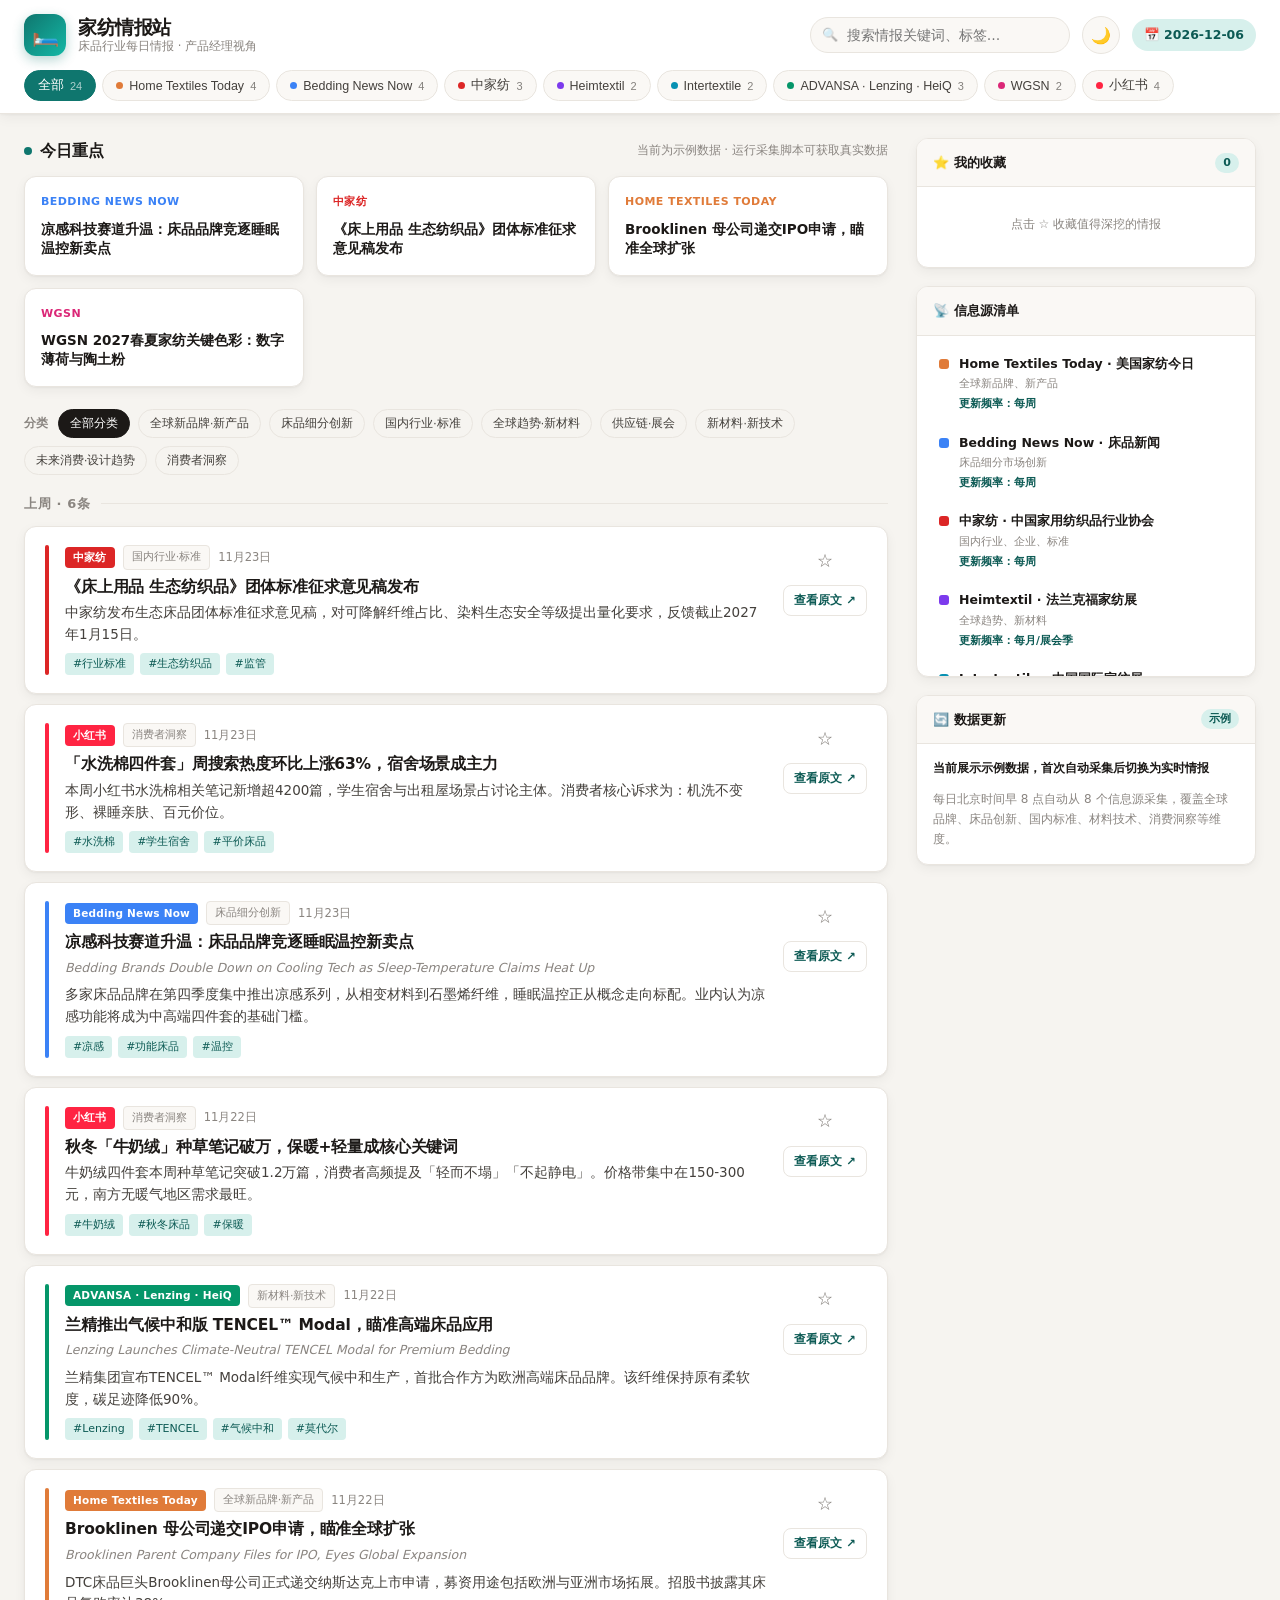
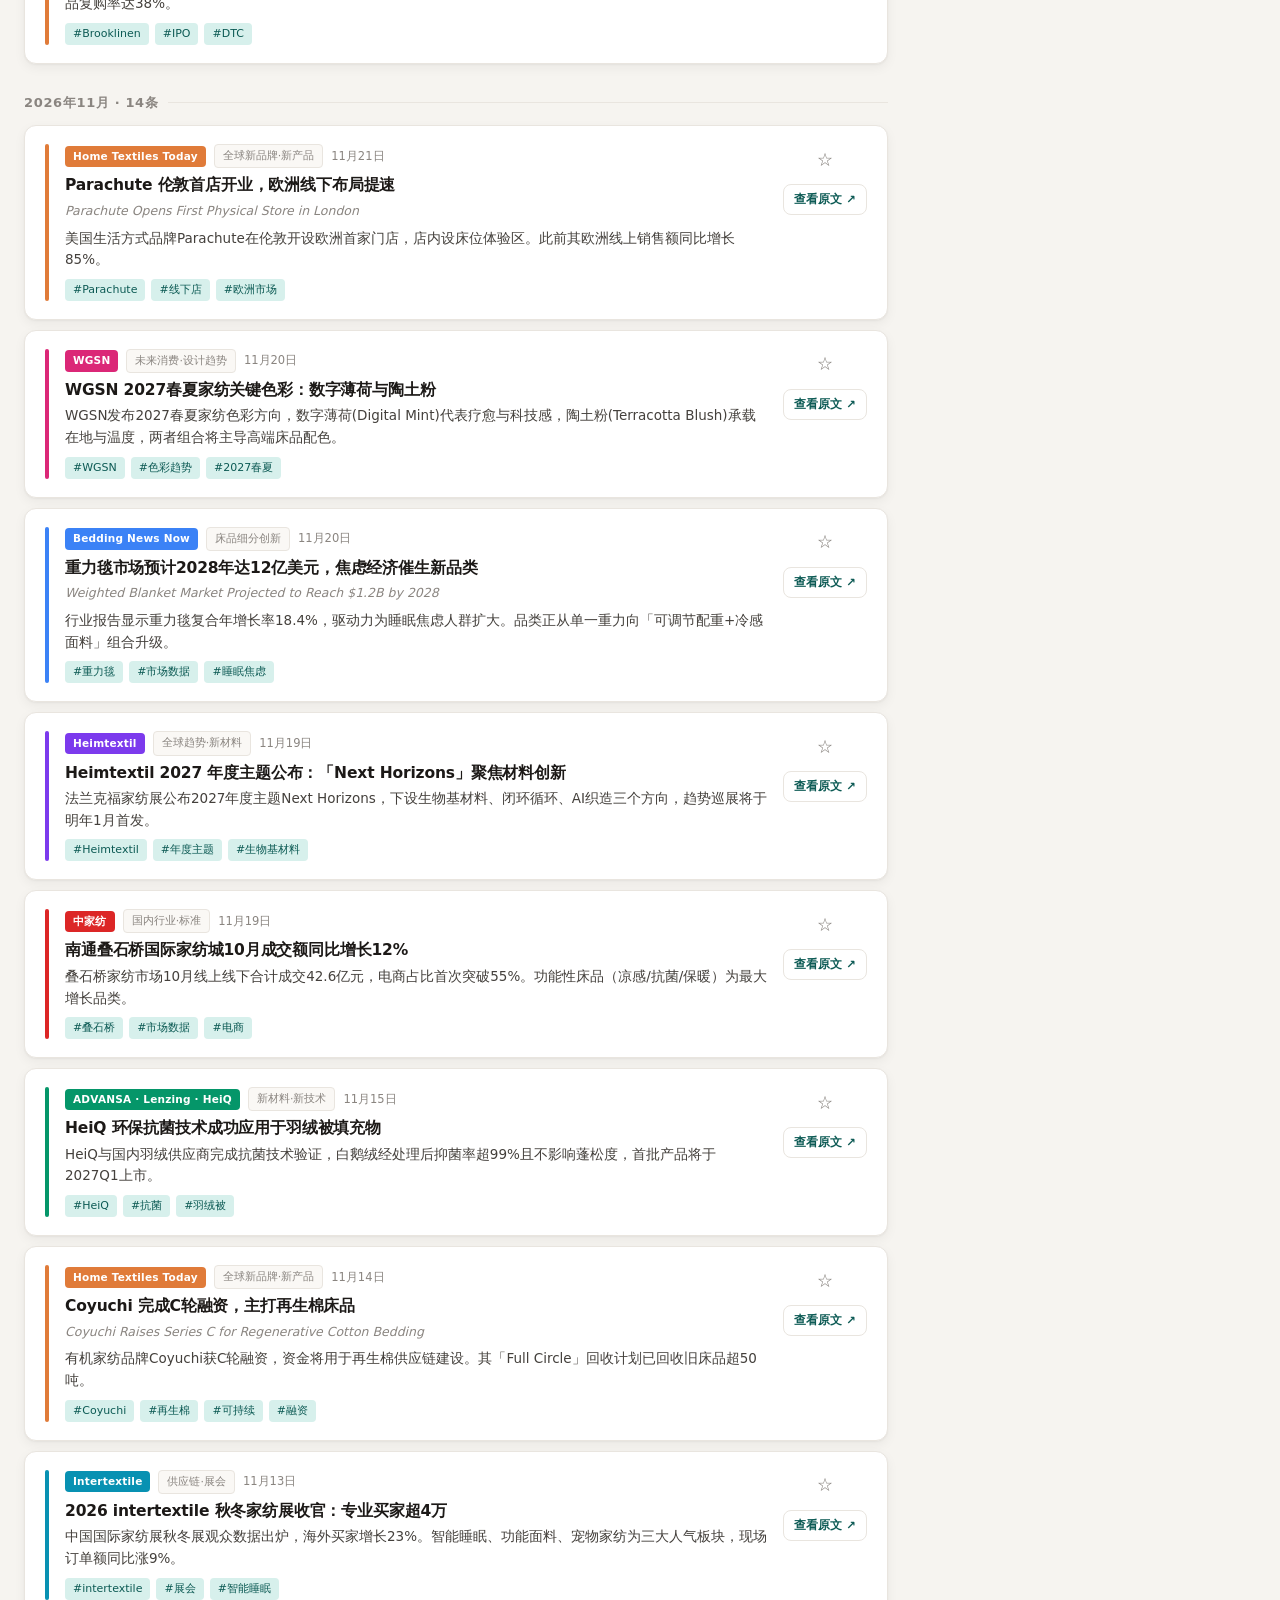
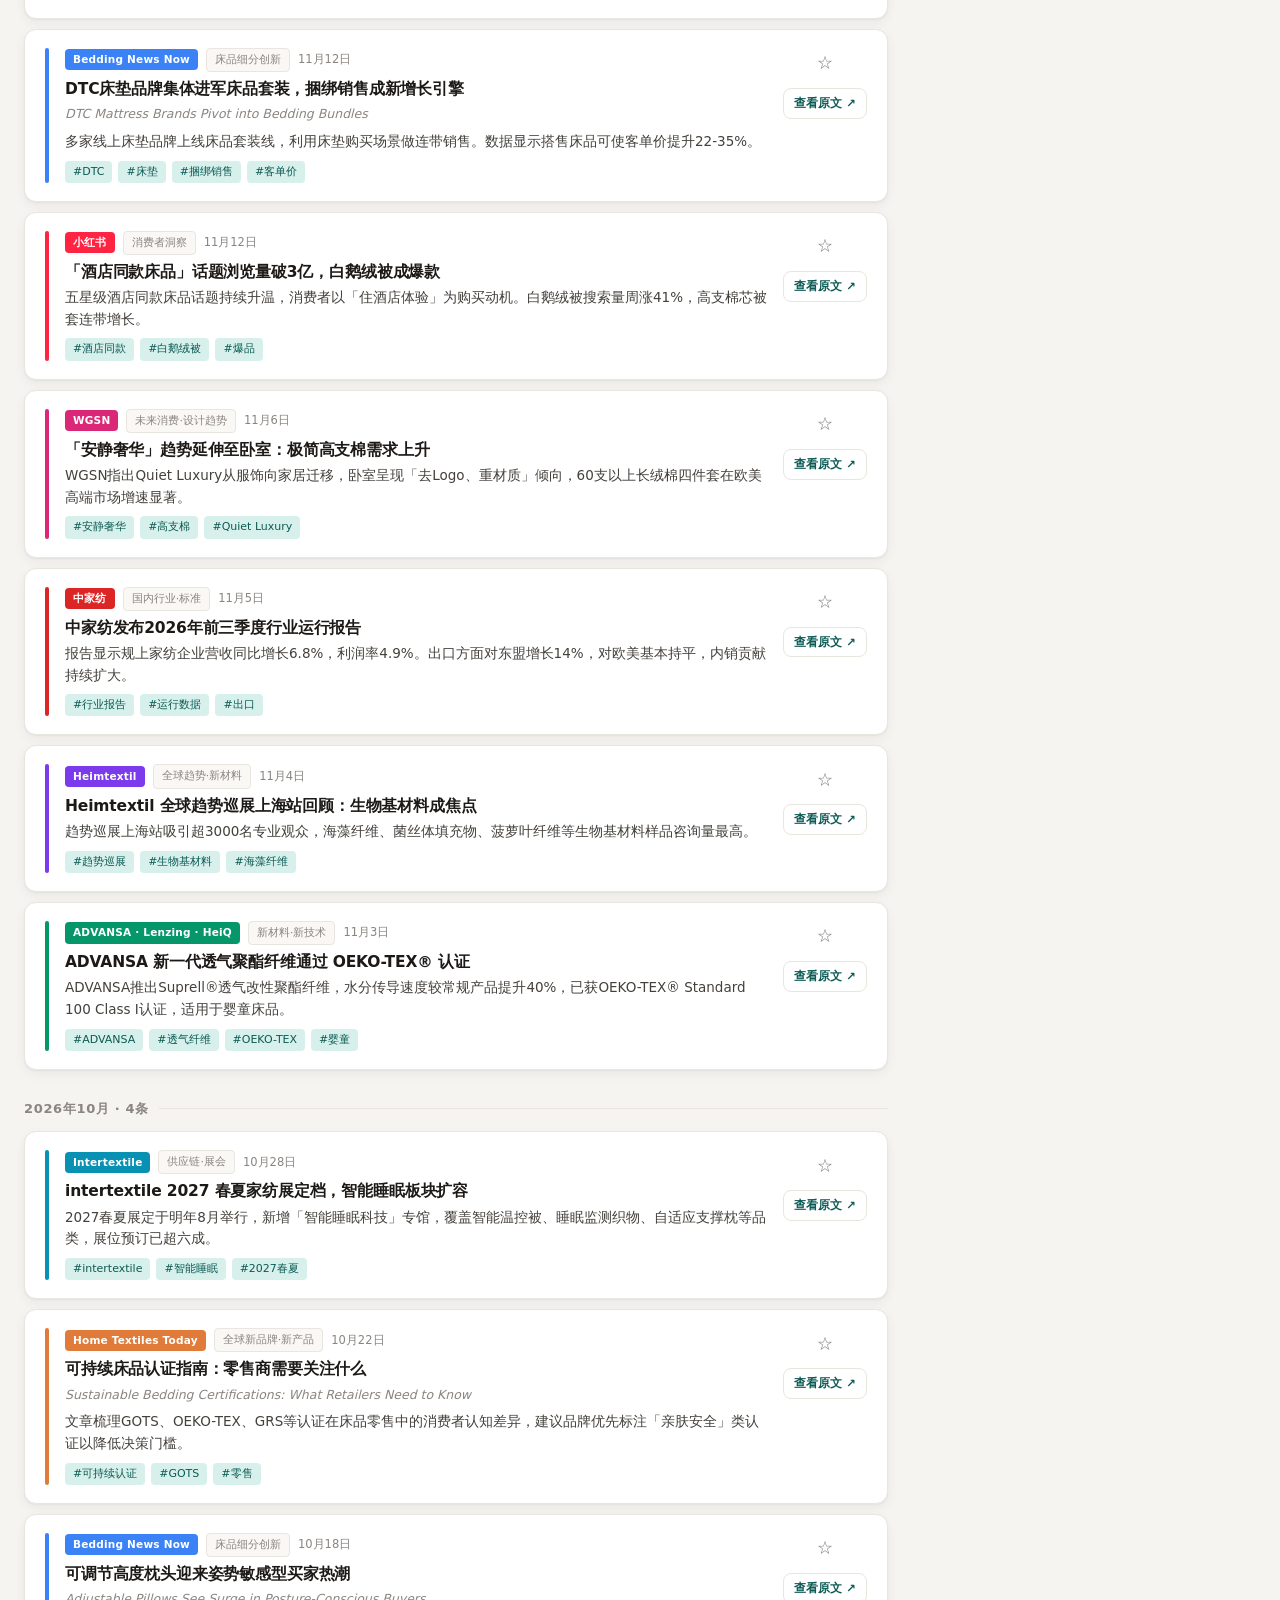
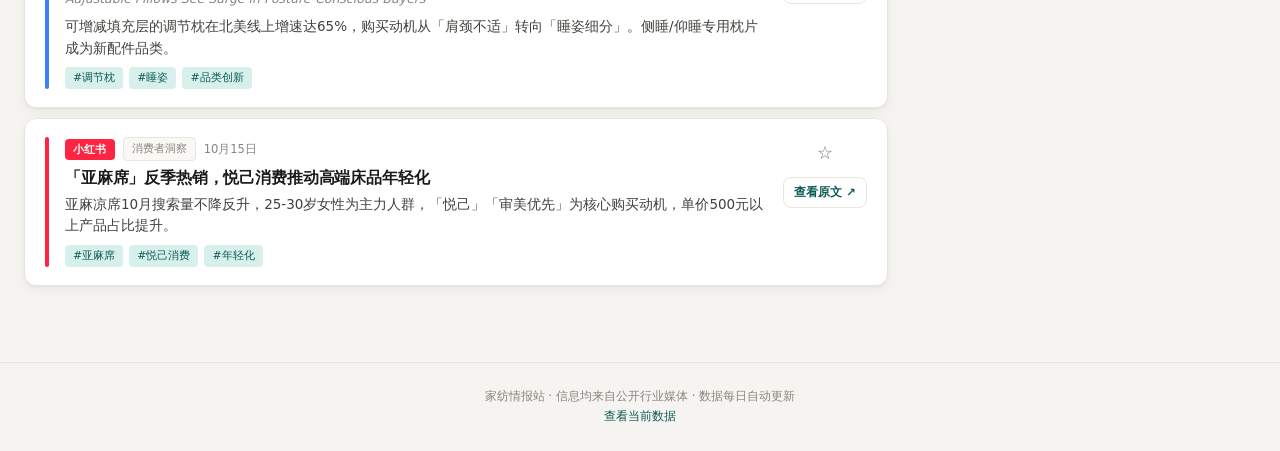
==== index.html @ adacdd23 "Add files via upload" ====
<!DOCTYPE html>
<html lang="zh-CN" data-theme="light">
<head>
  <meta charset="UTF-8">
  <meta name="viewport" content="width=device-width, initial-scale=1.0">
  <title>家纺情报站 · 床品行业每日速览</title>
  <meta name="description" content="产品经理的床品行业情报面板：全球品牌、床品创新、国内标准、材料技术、消费洞察一站式追踪">
  <link rel="stylesheet" href="css/style.css">
  <link rel="icon" href="data:image/svg+xml,<svg xmlns='http://www.w3.org/2000/svg' viewBox='0 0 100 100'><text y='.9em' font-size='90'>🛏️</text></svg>">
</head>
<body>

  <header class="topbar">
    <div class="wrap topbar-inner">
      <div class="brand">
        <div class="brand-mark">🛏️</div>
        <div>
          <h1>家纺情报站</h1>
          <p class="brand-sub">床品行业每日情报 · 产品经理视角</p>
        </div>
      </div>
      <div class="topbar-actions">
        <div class="search">
          <input id="searchInput" type="search" placeholder="搜索情报关键词、标签…" autocomplete="off">
        </div>
        <button id="themeToggle" class="icon-btn" title="切换深色/浅色">🌙</button>
        <span class="today-badge" id="todayBadge">📅 --</span>
      </div>
    </div>
    <nav class="source-nav wrap" id="sourceNav" aria-label="信息源筛选"></nav>
  </header>

  <main class="wrap layout">
    <div class="content">
      <section class="digest" id="digest" aria-label="今日重点"></section>
      <div class="filter-bar" id="filterBar" aria-label="分类筛选"></div>
      <section class="feed" id="feed" aria-label="情报列表"></section>
    </div>

    <aside class="sidebar">
      <section class="panel" id="bookmarksPanel">
        <div class="panel-head">⭐ 我的收藏 <span class="count-pill">0</span></div>
        <div class="panel-body"></div>
      </section>

      <section class="panel" id="sourcesPanel">
        <div class="panel-head">📡 信息源清单</div>
        <div class="panel-body"></div>
      </section>

      <section class="panel">
        <div class="panel-head">🔄 数据更新 <span class="count-pill" id="dataStatus">--</span></div>
        <div class="panel-body" style="padding:14px 16px">
          <p style="font-size:12px;color:var(--muted);line-height:1.7;margin-bottom:10px">
            <span id="lastUpdated" style="color:var(--ink);font-weight:600">--</span>
          </p>
          <p style="font-size:12px;color:var(--muted);line-height:1.7">
            每日北京时间早 8 点自动从 8 个信息源采集，覆盖全球品牌、床品创新、国内标准、材料技术、消费洞察等维度。
          </p>
        </div>
      </section>
    </aside>
  </main>

  <footer>
    <div class="wrap">
      家纺情报站 · 信息均来自公开行业媒体 · 数据每日自动更新<br>
      <a href="data/news.json">查看当前数据</a>
    </div>
  </footer>

  <script src="js/data.js"></script>
  <script src="js/app.js"></script>
</body>
</html>
---- css/style.css ----
﻿:root {
  --bg: #f6f4f0;
  --surface: #ffffff;
  --surface-2: #faf8f5;
  --ink: #1c1917;
  --ink-2: #44403c;
  --muted: #8a8580;
  --line: #e9e5df;
  --accent: #0f766e;
  --accent-soft: #d7f0ec;
  --accent-ink: #0c5a54;
  --star: #eab308;
  --radius: 12px;
  --shadow: 0 1px 2px rgba(28,25,23,.04), 0 4px 12px rgba(28,25,23,.05);
  --shadow-lg: 0 4px 16px rgba(28,25,23,.08), 0 12px 32px rgba(28,25,23,.06);
  --font: "PingFang SC", "Microsoft YaHei", "Segoe UI", system-ui, -apple-system, sans-serif;
  --mono: "SF Mono", "Cascadia Code", Consolas, monospace;
}

[data-theme="dark"] {
  --bg: #171514;
  --surface: #211e1c;
  --surface-2: #2a2624;
  --ink: #f4f0ea;
  --ink-2: #d6cfc5;
  --muted: #948b80;
  --line: #38322e;
  --accent: #2dd4bf;
  --accent-soft: #1c3532;
  --accent-ink: #5eead4;
  --shadow: 0 1px 2px rgba(0,0,0,.2), 0 4px 12px rgba(0,0,0,.15);
  --shadow-lg: 0 4px 16px rgba(0,0,0,.25), 0 12px 32px rgba(0,0,0,.2);
}

* { box-sizing: border-box; margin: 0; padding: 0; }

html { scroll-behavior: smooth; }

body {
  font-family: var(--font);
  background: var(--bg);
  color: var(--ink);
  line-height: 1.65;
  -webkit-font-smoothing: antialiased;
}

.wrap { max-width: 1280px; margin: 0 auto; padding: 0 24px; }

/* ---------- Top bar ---------- */
.topbar {
  background: var(--surface);
  border-bottom: 1px solid var(--line);
  position: sticky;
  top: 0;
  z-index: 50;
  box-shadow: var(--shadow);
}

.topbar-inner {
  display: flex;
  align-items: center;
  gap: 20px;
  padding-top: 14px;
  padding-bottom: 14px;
}

.brand { display: flex; align-items: center; gap: 12px; flex-shrink: 0; }

.brand-mark {
  width: 42px; height: 42px;
  border-radius: 12px;
  background: linear-gradient(135deg, var(--accent), #14b8a6);
  display: flex; align-items: center; justify-content: center;
  font-size: 22px;
  color: #fff;
  box-shadow: 0 4px 12px rgba(15,118,110,.3);
}

.brand h1 { font-size: 19px; font-weight: 700; letter-spacing: -.02em; line-height: 1.2; }
.brand-sub { font-size: 11.5px; color: var(--muted); line-height: 1.3; }

.topbar-actions { margin-left: auto; display: flex; align-items: center; gap: 12px; }

.search { position: relative; }
.search input {
  width: 260px;
  padding: 9px 14px 9px 36px;
  border: 1px solid var(--line);
  border-radius: 999px;
  background: var(--surface-2);
  color: var(--ink);
  font-size: 13.5px;
  font-family: var(--font);
  outline: none;
  transition: border-color .2s, box-shadow .2s, width .3s;
}
.search input:focus { border-color: var(--accent); box-shadow: 0 0 0 3px var(--accent-soft); width: 320px; }
.search::before {
  content: "🔍";
  position: absolute; left: 12px; top: 50%; transform: translateY(-50%);
  font-size: 13px; opacity: .5; pointer-events: none;
}

.icon-btn {
  width: 38px; height: 38px;
  border-radius: 50%;
  border: 1px solid var(--line);
  background: var(--surface-2);
  cursor: pointer;
  font-size: 16px;
  display: flex; align-items: center; justify-content: center;
  transition: background .2s, transform .15s;
}
.icon-btn:hover { background: var(--accent-soft); transform: scale(1.05); }

.today-badge {
  font-size: 12.5px;
  color: var(--accent-ink);
  background: var(--accent-soft);
  padding: 6px 12px;
  border-radius: 999px;
  font-weight: 600;
  white-space: nowrap;
}

/* ---------- Source nav ---------- */
.source-nav {
  display: flex;
  gap: 6px;
  padding-top: 0;
  padding-bottom: 12px;
  overflow-x: auto;
  scrollbar-width: none;
}
.source-nav::-webkit-scrollbar { display: none; }

.chip {
  padding: 6px 13px;
  border-radius: 999px;
  border: 1px solid var(--line);
  background: var(--surface-2);
  color: var(--ink-2);
  font-size: 12.5px;
  font-weight: 500;
  cursor: pointer;
  white-space: nowrap;
  transition: all .2s;
  display: inline-flex;
  align-items: center;
  gap: 6px;
}
.chip:hover { border-color: var(--accent); color: var(--accent-ink); }
.chip.active { background: var(--accent); border-color: var(--accent); color: #fff; }
.chip .dot { width: 7px; height: 7px; border-radius: 50%; flex-shrink: 0; }
.chip .count { font-size: 11px; opacity: .65; }

/* ---------- Layout ---------- */
.layout {
  display: grid;
  grid-template-columns: 1fr 340px;
  gap: 28px;
  padding-top: 24px;
  padding-bottom: 48px;
  align-items: start;
}

@media (max-width: 960px) {
  .layout { grid-template-columns: 1fr; }
  .search input { width: 180px; }
  .search input:focus { width: 220px; }
  .brand-sub { display: none; }
}

/* ---------- Digest ---------- */
.digest { margin-bottom: 22px; }

.digest-header {
  display: flex;
  align-items: center;
  justify-content: space-between;
  margin-bottom: 12px;
}
.digest-header h2 { font-size: 16px; font-weight: 700; display: flex; align-items: center; gap: 8px; }
.digest-header h2 .pulse {
  width: 8px; height: 8px; border-radius: 50%;
  background: var(--accent);
  animation: pulse 2s infinite;
}
@keyframes pulse {
  0% { box-shadow: 0 0 0 0 rgba(15,118,110,.4); }
  70% { box-shadow: 0 0 0 8px rgba(15,118,110,0); }
  100% { box-shadow: 0 0 0 0 rgba(15,118,110,0); }
}

.digest-grid {
  display: grid;
  grid-template-columns: repeat(auto-fit, minmax(220px, 1fr));
  gap: 12px;
}

.digest-card {
  background: var(--surface);
  border: 1px solid var(--line);
  border-radius: var(--radius);
  padding: 16px;
  box-shadow: var(--shadow);
  transition: transform .2s, box-shadow .2s;
  position: relative;
  overflow: hidden;
  cursor: pointer;
}
.digest-card::before {
  content: "";
  position: absolute;
  top: 0; left: 0; right: 0;
  height: 3px;
}
.digest-card:hover { transform: translateY(-2px); box-shadow: var(--shadow-lg); }
.digest-card .dc-source { font-size: 11px; font-weight: 700; letter-spacing: .04em; text-transform: uppercase; margin-bottom: 8px; }
.digest-card .dc-title { font-size: 13.5px; font-weight: 600; line-height: 1.45; display: -webkit-box; -webkit-line-clamp: 3; -webkit-box-orient: vertical; overflow: hidden; }

/* ---------- Filter bar ---------- */
.filter-bar {
  display: flex;
  align-items: center;
  gap: 8px;
  margin-bottom: 18px;
  flex-wrap: wrap;
}
.filter-bar .label { font-size: 12px; color: var(--muted); font-weight: 600; margin-right: 2px; }
.filter-chip {
  padding: 5px 11px;
  border-radius: 999px;
  border: 1px solid var(--line);
  background: transparent;
  color: var(--ink-2);
  font-size: 12px;
  cursor: pointer;
  transition: all .2s;
}
.filter-chip:hover { border-color: var(--accent); }
.filter-chip.active { background: var(--ink); border-color: var(--ink); color: var(--surface); }
.filter-bar .sep { width: 1px; height: 20px; background: var(--line); margin: 0 4px; }
.filter-bar .clear-btn {
  margin-left: auto;
  font-size: 12px;
  color: var(--accent-ink);
  background: none;
  border: none;
  cursor: pointer;
  font-weight: 600;
  font-family: var(--font);
}
.filter-bar .clear-btn:hover { text-decoration: underline; }

/* ---------- Feed ---------- */
.date-group { margin-bottom: 28px; }
.date-group-title {
  font-size: 13px;
  font-weight: 700;
  color: var(--muted);
  display: flex;
  align-items: center;
  gap: 10px;
  margin-bottom: 12px;
  text-transform: uppercase;
  letter-spacing: .05em;
}
.date-group-title::after { content: ""; flex: 1; height: 1px; background: var(--line); }

.news-card {
  background: var(--surface);
  border: 1px solid var(--line);
  border-radius: var(--radius);
  padding: 18px 20px;
  margin-bottom: 10px;
  box-shadow: var(--shadow);
  transition: border-color .2s, box-shadow .2s;
  display: grid;
  grid-template-columns: 4px 1fr auto;
  gap: 16px;
}
.news-card:hover { border-color: #c8c2ba; box-shadow: var(--shadow-lg); }
.news-card .stripe { border-radius: 2px; }
.news-card.read { opacity: .55; }

.nc-body { min-width: 0; }

.nc-meta {
  display: flex;
  align-items: center;
  gap: 8px;
  flex-wrap: wrap;
  margin-bottom: 6px;
}
.src-badge {
  font-size: 10.5px;
  font-weight: 700;
  padding: 2px 8px;
  border-radius: 4px;
  color: #fff;
  letter-spacing: .02em;
  white-space: nowrap;
}
.cat-tag {
  font-size: 11px;
  color: var(--muted);
  background: var(--surface-2);
  border: 1px solid var(--line);
  padding: 2px 8px;
  border-radius: 4px;
  white-space: nowrap;
}
.nc-time { font-size: 11.5px; color: var(--muted); }

.nc-title {
  font-size: 15.5px;
  font-weight: 650;
  line-height: 1.45;
  margin-bottom: 4px;
  letter-spacing: -.01em;
}
.nc-title-en { font-size: 12.5px; color: var(--muted); font-weight: 500; margin-bottom: 6px; font-style: italic; }
.nc-summary {
  font-size: 13.5px;
  color: var(--ink-2);
  line-height: 1.6;
  display: -webkit-box;
  -webkit-line-clamp: 2;
  -webkit-box-orient: vertical;
  overflow: hidden;
}
.nc-tags { display: flex; gap: 6px; margin-top: 8px; flex-wrap: wrap; }
.nc-tags span {
  font-size: 11px;
  color: var(--accent-ink);
  background: var(--accent-soft);
  padding: 2px 8px;
  border-radius: 4px;
}

.nc-actions {
  display: flex;
  flex-direction: column;
  align-items: center;
  gap: 8px;
}
.star-btn {
  width: 32px; height: 32px;
  border-radius: 8px;
  border: none;
  background: none;
  cursor: pointer;
  font-size: 16px;
  color: var(--muted);
  transition: all .2s;
  display: flex; align-items: center; justify-content: center;
}
.star-btn:hover { background: var(--surface-2); transform: scale(1.15); }
.star-btn.on { color: var(--star); }

.open-link {
  font-size: 11.5px;
  color: var(--accent-ink);
  text-decoration: none;
  font-weight: 600;
  white-space: nowrap;
  padding: 5px 10px;
  border-radius: 8px;
  border: 1px solid var(--line);
  transition: all .2s;
}
.open-link:hover { border-color: var(--accent); background: var(--accent-soft); }

/* ---------- Empty state ---------- */
.empty {
  text-align: center;
  padding: 64px 20px;
  color: var(--muted);
}
.empty .emoji { font-size: 44px; margin-bottom: 12px; }
.empty p { font-size: 14px; }

/* ---------- Sidebar ---------- */
.sidebar { position: sticky; top: 130px; display: flex; flex-direction: column; gap: 18px; }
@media (max-width: 960px) { .sidebar { position: static; } }

.panel {
  background: var(--surface);
  border: 1px solid var(--line);
  border-radius: var(--radius);
  box-shadow: var(--shadow);
  overflow: hidden;
}
.panel-head {
  padding: 13px 16px;
  font-size: 13px;
  font-weight: 700;
  border-bottom: 1px solid var(--line);
  display: flex;
  align-items: center;
  gap: 8px;
  background: var(--surface-2);
}
.panel-head .count-pill {
  margin-left: auto;
  font-size: 11px;
  background: var(--accent-soft);
  color: var(--accent-ink);
  padding: 1px 8px;
  border-radius: 999px;
  font-weight: 700;
}
.panel-body { padding: 8px 12px 12px; max-height: 340px; overflow-y: auto; }

.bm-item {
  display: block;
  padding: 9px 10px;
  border-radius: 8px;
  text-decoration: none;
  color: var(--ink);
  transition: background .15s;
}
.bm-item:hover { background: var(--surface-2); }
.bm-item .bm-title { font-size: 12.5px; font-weight: 600; line-height: 1.4; display: -webkit-box; -webkit-line-clamp: 2; -webkit-box-orient: vertical; overflow: hidden; }
.bm-item .bm-src { font-size: 10.5px; color: var(--muted); margin-top: 3px; }

.bm-empty { text-align: center; padding: 20px; color: var(--muted); font-size: 12px; }

.source-item {
  display: flex;
  gap: 10px;
  padding: 10px;
  border-radius: 8px;
  transition: background .15s;
  cursor: pointer;
}
.source-item:hover { background: var(--surface-2); }
.source-item .si-dot { width: 10px; height: 10px; border-radius: 3px; margin-top: 5px; flex-shrink: 0; }
.source-item .si-name { font-size: 12.5px; font-weight: 650; }
.source-item .si-focus { font-size: 11px; color: var(--muted); line-height: 1.45; margin-top: 2px; }
.source-item .si-freq { font-size: 10.5px; color: var(--accent-ink); margin-top: 3px; font-weight: 600; }

/* ---------- Footer ---------- */
footer {
  border-top: 1px solid var(--line);
  padding: 24px 0;
  text-align: center;
  font-size: 12px;
  color: var(--muted);
}
footer a { color: var(--accent-ink); text-decoration: none; }

/* ---------- Toast ---------- */
.toast {
  position: fixed;
  bottom: 24px;
  left: 50%;
  transform: translateX(-50%) translateY(80px);
  background: var(--ink);
  color: var(--surface);
  padding: 10px 20px;
  border-radius: 999px;
  font-size: 13px;
  font-weight: 600;
  box-shadow: var(--shadow-lg);
  transition: transform .3s cubic-bezier(.34,1.56,.64,1);
  z-index: 100;
  pointer-events: none;
}
.toast.show { transform: translateX(-50%) translateY(0); }
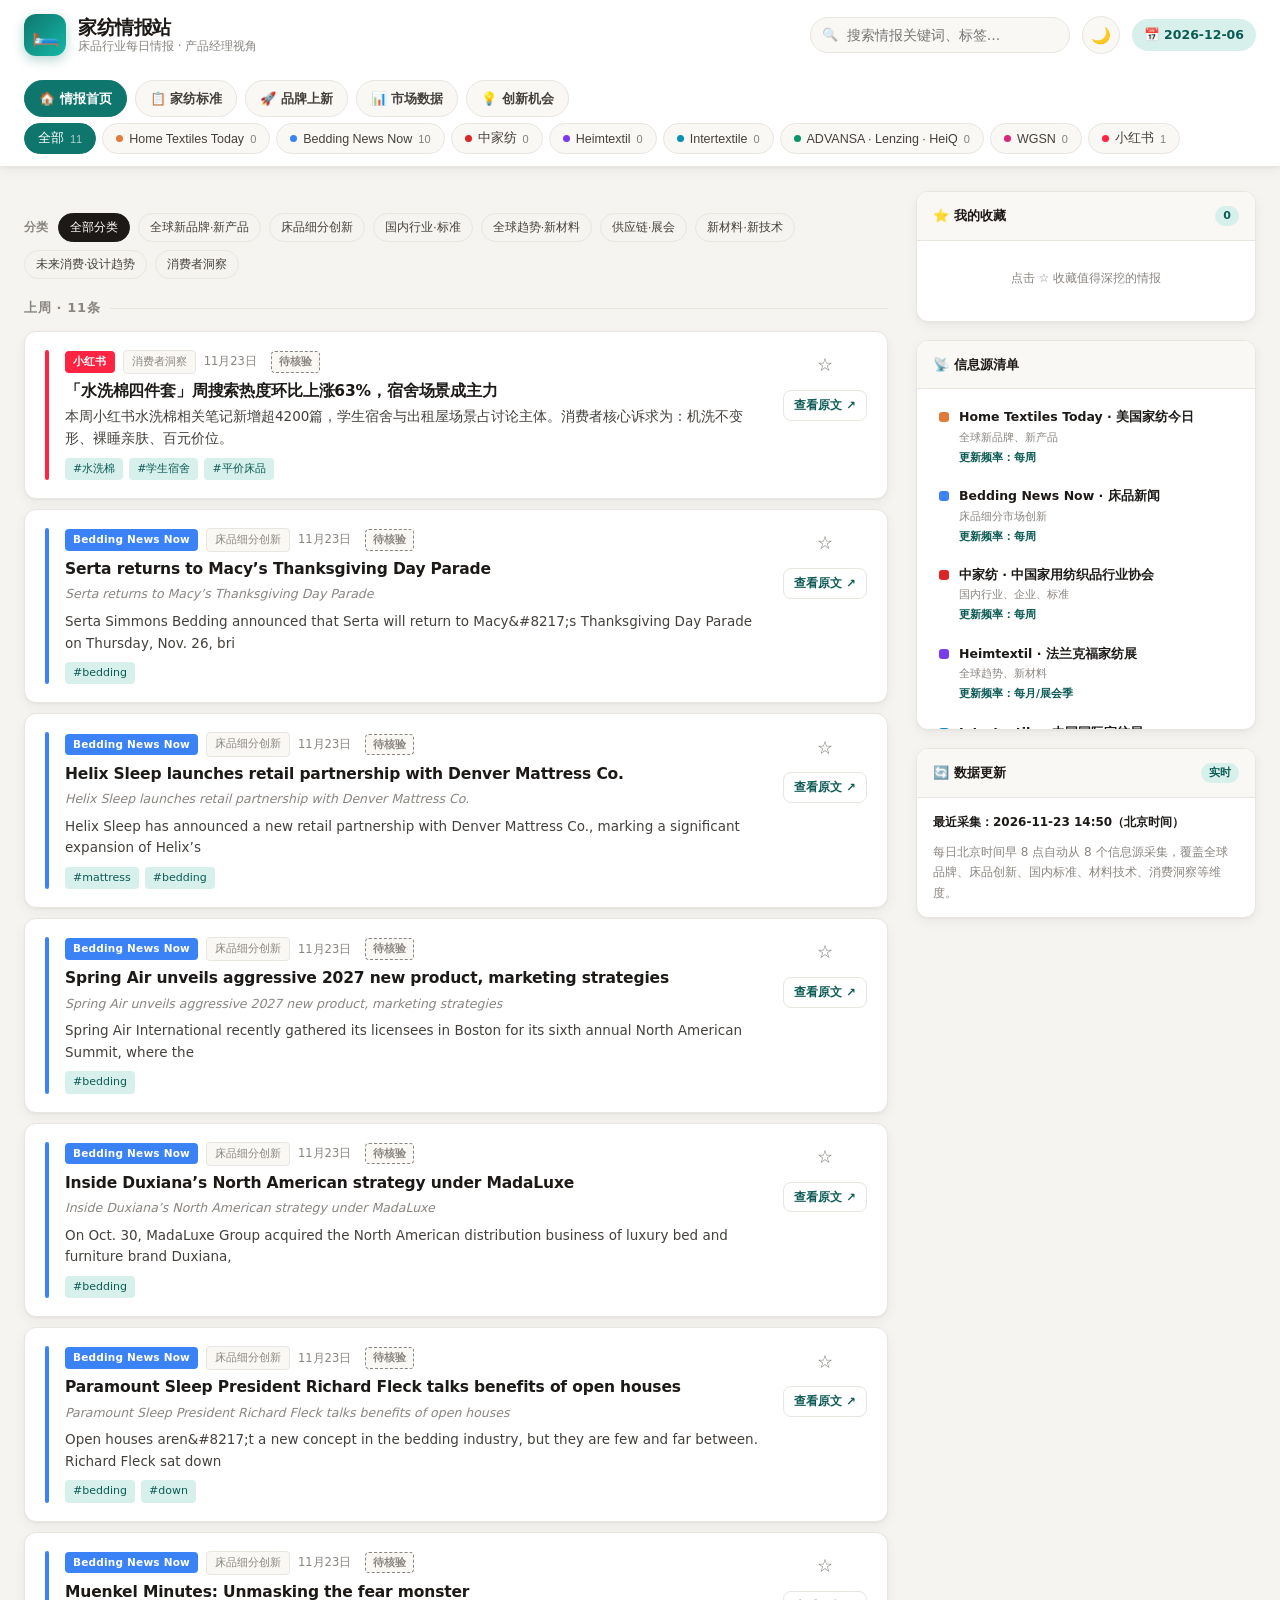
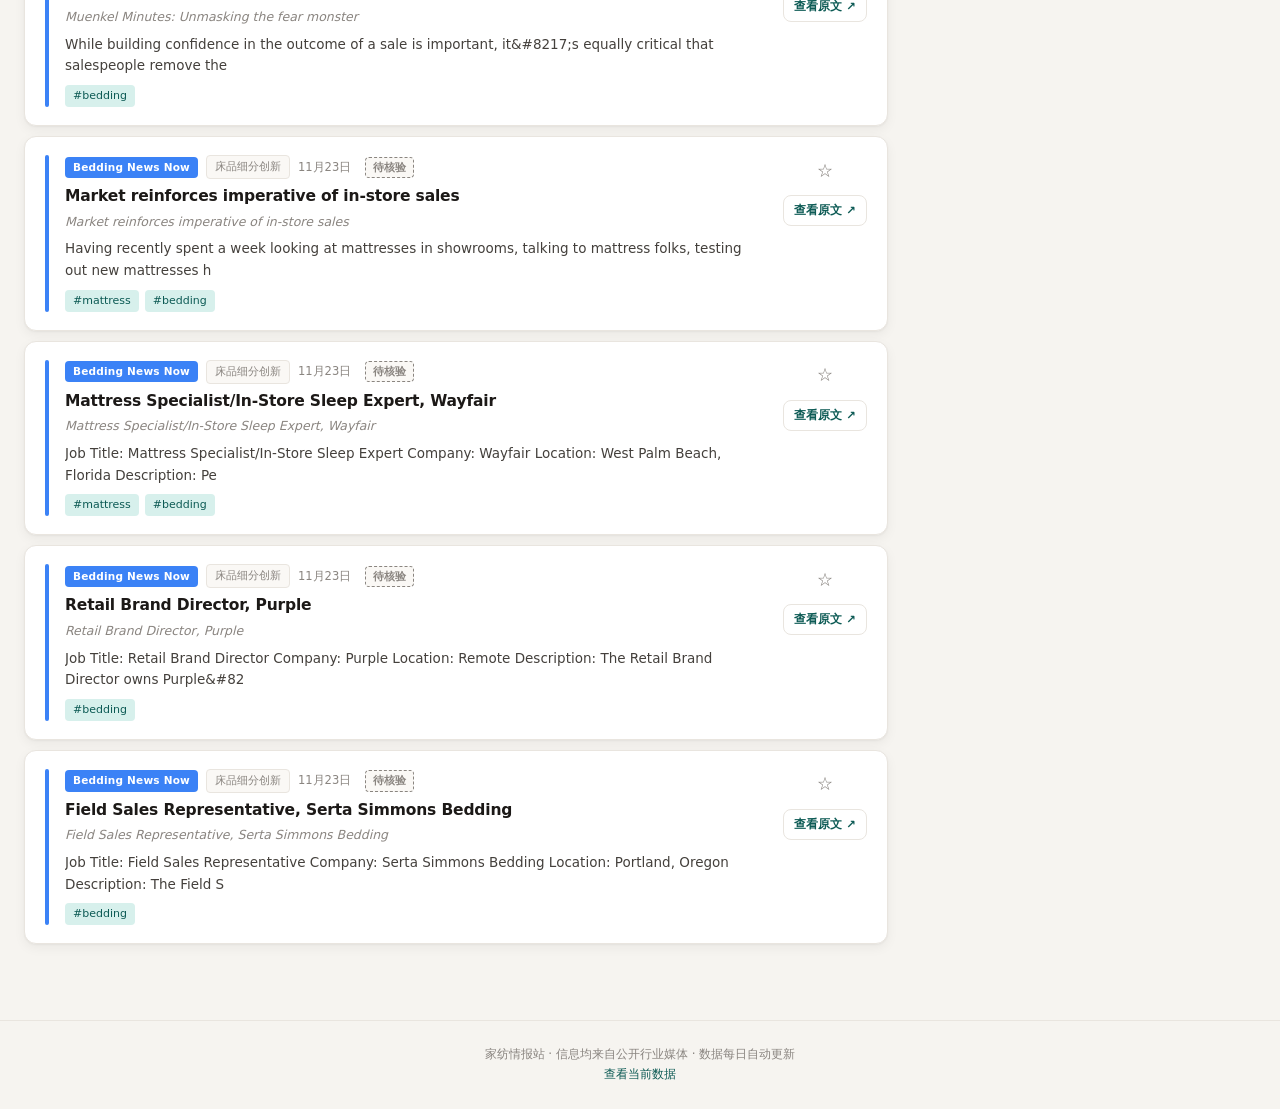
==== commit a5e93548: "Add files via upload" ====
--- a/index.html
+++ b/index.html
@@ -4,7 +4,7 @@
   <meta charset="UTF-8">
   <meta name="viewport" content="width=device-width, initial-scale=1.0">
   <title>家纺情报站 · 床品行业每日速览</title>
-  <meta name="description" content="产品经理的床品行业情报面板：全球品牌、床品创新、国内标准、材料技术、消费洞察一站式追踪">
+  <meta name="description" content="产品经理的家纺行业情报面板：行业资讯、家纺标准、品牌上新、市场数据、创新机会一站式追踪">
   <link rel="stylesheet" href="css/style.css">
   <link rel="icon" href="data:image/svg+xml,<svg xmlns='http://www.w3.org/2000/svg' viewBox='0 0 100 100'><text y='.9em' font-size='90'>🛏️</text></svg>">
 </head>
@@ -27,11 +27,19 @@
         <span class="today-badge" id="todayBadge">📅 --</span>
       </div>
     </div>
+    <nav class="page-nav wrap" aria-label="模块导航">
+      <a class="page-link" href="index.html">🏠 情报首页</a>
+      <a class="page-link" href="standards.html">📋 家纺标准</a>
+      <a class="page-link" href="brands.html">🚀 品牌上新</a>
+      <a class="page-link" href="market.html">📊 市场数据</a>
+      <a class="page-link" href="insights.html">💡 创新机会</a>
+    </nav>
     <nav class="source-nav wrap" id="sourceNav" aria-label="信息源筛选"></nav>
   </header>
 
   <main class="wrap layout">
     <div class="content">
+      <div id="demoBanner"></div>
       <section class="digest" id="digest" aria-label="今日重点"></section>
       <div class="filter-bar" id="filterBar" aria-label="分类筛选"></div>
       <section class="feed" id="feed" aria-label="情报列表"></section>
@@ -69,7 +77,8 @@
     </div>
   </footer>
 
+  <script src="js/common.js"></script>
   <script src="js/data.js"></script>
   <script src="js/app.js"></script>
 </body>
-</html>
+</html>
--- a/css/style.css
+++ b/css/style.css
@@ -1,4 +1,4 @@
-﻿:root {
+:root {
   --bg: #f6f4f0;
   --surface: #ffffff;
   --surface-2: #faf8f5;
@@ -468,4 +468,313 @@
   z-index: 100;
   pointer-events: none;
 }
-.toast.show { transform: translateX(-50%) translateY(0); }
+.toast.show { transform: translateX(-50%) translateY(0); }
+
+/* ============================================================
+   V2.0 模块样式：导航 / 标准 / 品牌上新 / 市场数据 / 创新机会
+   ============================================================ */
+
+/* ---------- 页面导航 ---------- */
+.page-nav {
+  display: flex;
+  gap: 8px;
+  padding-top: 10px;
+  padding-bottom: 6px;
+  overflow-x: auto;
+  scrollbar-width: none;
+}
+.page-nav::-webkit-scrollbar { display: none; }
+.page-link {
+  display: inline-flex;
+  align-items: center;
+  gap: 6px;
+  padding: 7px 14px;
+  border-radius: 999px;
+  border: 1px solid var(--line);
+  background: var(--surface-2);
+  color: var(--ink-2);
+  font-size: 13px;
+  font-weight: 600;
+  text-decoration: none;
+  white-space: nowrap;
+  transition: all .2s;
+}
+.page-link:hover { border-color: var(--accent); color: var(--accent-ink); }
+.page-link.active { background: var(--accent); border-color: var(--accent); color: #fff; }
+@media (max-width: 720px) { .brand-sub { display: none; } }
+
+/* ---------- 页面标题 ---------- */
+.page-head { padding: 22px 0 4px; }
+.page-head h2 { font-size: 22px; font-weight: 750; letter-spacing: -.02em; }
+.page-head p { font-size: 13.5px; color: var(--muted); margin-top: 4px; max-width: 720px; line-height: 1.6; }
+
+/* ---------- 示例数据标识 ---------- */
+.demo-banner {
+  background: #fef3c7;
+  color: #78350f;
+  border: 1px solid #fcd34d;
+  border-radius: 10px;
+  padding: 12px 16px;
+  font-size: 13px;
+  line-height: 1.6;
+  margin-bottom: 16px;
+}
+[data-theme="dark"] .demo-banner { background: #3a2c10; color: #fde68a; border-color: #78530f; }
+.demo-badge {
+  display: inline-block;
+  font-size: 10.5px;
+  font-weight: 700;
+  padding: 1px 7px;
+  border-radius: 4px;
+  background: #f59e0b;
+  color: #451a03;
+  margin-left: 6px;
+  vertical-align: middle;
+  letter-spacing: .02em;
+}
+.verify-badge {
+  display: inline-block;
+  font-size: 10.5px;
+  font-weight: 600;
+  padding: 1px 7px;
+  border-radius: 4px;
+  background: var(--surface-2);
+  border: 1px dashed var(--muted);
+  color: var(--muted);
+  margin-left: 6px;
+  vertical-align: middle;
+}
+.verify-badge.ok { background: var(--accent-soft); border: 1px solid var(--accent); color: var(--accent-ink); }
+
+/* ---------- 标准状态徽章 ---------- */
+.status-badge {
+  display: inline-block;
+  font-size: 11px;
+  font-weight: 700;
+  padding: 3px 10px;
+  border-radius: 999px;
+  letter-spacing: .03em;
+  white-space: nowrap;
+}
+.st-current { background: #d1fae5; color: #065f46; border: 1px solid #34d399; }
+[data-theme="dark"] .st-current { background: #0c3527; color: #6ee7b7; border-color: #0f766e; }
+.st-upcoming { background: #dbeafe; color: #1e40af; border: 1px solid #60a5fa; }
+[data-theme="dark"] .st-upcoming { background: #172554; color: #93c5fd; border-color: #1d4ed8; }
+.st-old { background: #f1f5f9; color: #64748b; border: 1px solid #cbd5e1; }
+[data-theme="dark"] .st-old { background: #2a2f38; color: #94a3b8; border-color: #475569; }
+.st-draft { background: #fae8ff; color: #86198f; border: 1px solid #d8b4fe; }
+[data-theme="dark"] .st-draft { background: #3b0764; color: #e9d5ff; border-color: #9333ea; }
+.st-unknown { background: #fff7ed; color: #9a3412; border: 1px dashed #fb923c; }
+[data-theme="dark"] .st-unknown { background: #431407; color: #fdba74; border-color: #c2410c; }
+
+/* ---------- 标准卡片 ---------- */
+.std-grid { display: grid; grid-template-columns: repeat(auto-fill, minmax(380px, 1fr)); gap: 14px; }
+@media (max-width: 520px) { .std-grid { grid-template-columns: 1fr; } }
+.std-card {
+  background: var(--surface);
+  border: 1px solid var(--line);
+  border-radius: var(--radius);
+  padding: 18px 20px;
+  box-shadow: var(--shadow);
+  border-top: 3px solid var(--accent);
+}
+.std-card.upcoming { border-top-color: #60a5fa; }
+.std-card.old { border-top-color: #cbd5e1; opacity: .85; }
+.std-card.unknown { border-top-color: #fb923c; border-style: dashed solid solid solid; }
+.std-code { font-family: var(--mono); font-size: 14.5px; font-weight: 700; color: var(--accent-ink); }
+.std-name { font-size: 15px; font-weight: 650; margin-top: 5px; line-height: 1.45; }
+.std-meta-row { display: flex; gap: 8px; flex-wrap: wrap; margin-top: 9px; align-items: center; }
+.kv { margin-top: 12px; display: grid; grid-template-columns: 86px 1fr; gap: 5px 12px; font-size: 12.5px; }
+.kv dt { color: var(--muted); font-weight: 600; }
+.kv dd { margin: 0; color: var(--ink-2); line-height: 1.55; }
+.kv dd a { color: var(--accent-ink); text-decoration: none; font-weight: 600; }
+.kv dd a:hover { text-decoration: underline; }
+.tag-list { display: flex; flex-wrap: wrap; gap: 6px; }
+.tag-list span {
+  font-size: 11.5px;
+  padding: 2px 9px;
+  border-radius: 999px;
+  background: var(--surface-2);
+  border: 1px solid var(--line);
+  color: var(--ink-2);
+}
+.note-box {
+  margin-top: 12px;
+  font-size: 12px;
+  color: var(--muted);
+  background: var(--surface-2);
+  border-radius: 8px;
+  padding: 10px 12px;
+  line-height: 1.6;
+}
+.dev-note { border-left: 3px solid var(--accent); padding-left: 10px; }
+
+/* ---------- 品牌产品卡片 ---------- */
+.product-grid { display: grid; grid-template-columns: repeat(auto-fill, minmax(250px, 1fr)); gap: 14px; }
+.product-card {
+  background: var(--surface);
+  border: 1px solid var(--line);
+  border-radius: var(--radius);
+  overflow: hidden;
+  box-shadow: var(--shadow);
+  transition: transform .2s, box-shadow .2s;
+  display: flex;
+  flex-direction: column;
+}
+.product-card:hover { transform: translateY(-2px); box-shadow: var(--shadow-lg); }
+.product-card.demo { border-style: dashed; border-color: var(--muted); }
+.pc-img {
+  height: 150px;
+  background: linear-gradient(135deg, var(--surface-2), var(--line));
+  display: flex;
+  align-items: center;
+  justify-content: center;
+  font-size: 38px;
+  color: var(--muted);
+  position: relative;
+  overflow: hidden;
+}
+.pc-img img { width: 100%; height: 100%; object-fit: cover; }
+.pc-img .demo-overlay {
+  position: absolute; inset: 0;
+  background: repeating-linear-gradient(45deg, rgba(245,158,11,.12) 0 12px, transparent 12px 24px);
+  pointer-events: none;
+}
+.pc-body { padding: 13px 14px; display: flex; flex-direction: column; flex: 1; }
+.pc-brand-row { display: flex; align-items: center; gap: 6px; flex-wrap: wrap; margin-bottom: 5px; }
+.pc-brand { font-size: 11.5px; font-weight: 700; color: #fff; padding: 2px 8px; border-radius: 4px; }
+.pc-type { font-size: 10.5px; padding: 2px 7px; border-radius: 4px; font-weight: 700; }
+.type-new { background: #d1fae5; color: #065f46; }
+.type-colorway { background: #dbeafe; color: #1e40af; }
+.type-revision { background: #fef3c7; color: #78350f; }
+.type-relist { background: #f1f5f9; color: #475569; }
+.type-manual { background: var(--accent-soft); color: var(--accent-ink); }
+[data-theme="dark"] .type-new { background: #0c3527; color: #6ee7b7; }
+[data-theme="dark"] .type-colorway { background: #172554; color: #93c5fd; }
+[data-theme="dark"] .type-revision { background: #3a2c10; color: #fde68a; }
+[data-theme="dark"] .type-relist { background: #2a2f38; color: #94a3b8; }
+.pc-title { font-size: 13.5px; font-weight: 650; line-height: 1.4; min-height: 2.6em; display: -webkit-box; -webkit-line-clamp: 2; -webkit-box-orient: vertical; overflow: hidden; }
+.pc-price { font-size: 16px; font-weight: 750; color: var(--accent-ink); margin-top: 7px; }
+.pc-price small { font-size: 11px; color: var(--muted); font-weight: 500; }
+.pc-spec { font-size: 11.5px; color: var(--muted); margin-top: 5px; line-height: 1.55; }
+.pc-tags { display: flex; flex-wrap: wrap; gap: 5px; margin-top: 8px; }
+.pc-tags span { font-size: 10.5px; background: var(--accent-soft); color: var(--accent-ink); padding: 1px 7px; border-radius: 4px; }
+.pc-footer { margin-top: auto; padding-top: 10px; display: flex; align-items: center; justify-content: space-between; gap: 8px; }
+.pc-date { font-size: 10.5px; color: var(--muted); line-height: 1.4; }
+.pc-link { font-size: 11px; color: var(--accent-ink); text-decoration: none; font-weight: 600; white-space: nowrap; }
+.pc-link:hover { text-decoration: underline; }
+.brand-strip { display: flex; flex-wrap: wrap; gap: 6px; margin-bottom: 14px; }
+.brand-pill {
+  font-size: 11.5px;
+  padding: 4px 11px;
+  border-radius: 999px;
+  border: 1px solid var(--line);
+  background: var(--surface-2);
+  color: var(--ink-2);
+  cursor: pointer;
+  font-weight: 600;
+  transition: all .2s;
+}
+.brand-pill:hover { border-color: var(--accent); }
+.brand-pill.active { background: var(--ink); border-color: var(--ink); color: var(--surface); }
+.brand-pill .flag { margin-right: 4px; }
+
+/* ---------- 市场数据 ---------- */
+.metric-table { width: 100%; border-collapse: collapse; font-size: 12.5px; background: var(--surface); border-radius: var(--radius); overflow: hidden; box-shadow: var(--shadow); }
+.metric-table th {
+  text-align: left;
+  padding: 10px 12px;
+  background: var(--surface-2);
+  color: var(--muted);
+  font-size: 11.5px;
+  font-weight: 700;
+  letter-spacing: .03em;
+  border-bottom: 1px solid var(--line);
+  white-space: nowrap;
+}
+.metric-table td { padding: 10px 12px; border-bottom: 1px solid var(--line); color: var(--ink-2); line-height: 1.5; }
+.metric-table tr:last-child td { border-bottom: none; }
+.metric-table tr:hover td { background: var(--surface-2); }
+.metric-value { font-weight: 700; color: var(--ink); }
+.metric-type { font-size: 10.5px; padding: 2px 8px; border-radius: 4px; font-weight: 700; white-space: nowrap; }
+.dt-official { background: #d1fae5; color: #065f46; }
+.dt-authorized { background: #dbeafe; color: #1e40af; }
+.dt-estimate { background: #fae8ff; color: #86198f; }
+.dt-public { background: #f1f5f9; color: #334155; }
+.dt-manual { background: #fff7ed; color: #9a3412; }
+.dt-demo { background: #fef3c7; color: #78350f; }
+[data-theme="dark"] .dt-official { background: #0c3527; color: #6ee7b7; }
+[data-theme="dark"] .dt-authorized { background: #172554; color: #93c5fd; }
+[data-theme="dark"] .dt-estimate { background: #3b0764; color: #e9d5ff; }
+[data-theme="dark"] .dt-public { background: #2a2f38; color: #cbd5e1; }
+[data-theme="dark"] .dt-manual { background: #431407; color: #fdba74; }
+[data-theme="dark"] .dt-demo { background: #3a2c10; color: #fde68a; }
+.chart-box { background: var(--surface); border: 1px solid var(--line); border-radius: var(--radius); padding: 16px; box-shadow: var(--shadow); margin-bottom: 16px; }
+.chart-box h3 { font-size: 13.5px; font-weight: 700; margin-bottom: 10px; }
+.chart-box svg { width: 100%; height: auto; display: block; }
+.chart-legend { display: flex; flex-wrap: wrap; gap: 12px; margin-top: 10px; font-size: 11.5px; color: var(--muted); }
+.chart-legend span { display: inline-flex; align-items: center; gap: 5px; }
+.chart-legend i { width: 10px; height: 10px; border-radius: 2px; display: inline-block; }
+.axis-text { font-size: 10.5px; fill: var(--muted); }
+
+/* ---------- 创新机会 ---------- */
+.insight-section { margin-bottom: 26px; }
+.insight-section h3 { font-size: 15.5px; font-weight: 700; display: flex; align-items: center; gap: 8px; margin-bottom: 10px; }
+.insight-section h3 .count-pill { margin-left: 0; }
+.insight-list { display: grid; grid-template-columns: repeat(auto-fill, minmax(320px, 1fr)); gap: 12px; }
+.insight-card {
+  background: var(--surface);
+  border: 1px solid var(--line);
+  border-radius: var(--radius);
+  padding: 14px 16px;
+  box-shadow: var(--shadow);
+  font-size: 13px;
+  line-height: 1.65;
+  color: var(--ink-2);
+}
+.insight-card .ic-head { display: flex; align-items: center; gap: 8px; margin-bottom: 7px; }
+.it-badge { font-size: 10.5px; font-weight: 700; padding: 2px 8px; border-radius: 4px; letter-spacing: .02em; }
+.it-fact { background: #d1fae5; color: #065f46; }
+.it-inference { background: #dbeafe; color: #1e40af; }
+.it-suggestion { background: #fae8ff; color: #86198f; }
+[data-theme="dark"] .it-fact { background: #0c3527; color: #6ee7b7; }
+[data-theme="dark"] .it-inference { background: #172554; color: #93c5fd; }
+[data-theme="dark"] .it-suggestion { background: #3b0764; color: #e9d5ff; }
+.ref-list { margin-top: 8px; border-top: 1px dashed var(--line); padding-top: 7px; }
+.ref-list .ref-title { font-size: 11px; color: var(--muted); font-weight: 700; margin-bottom: 4px; }
+.ref-list .ref-item { font-size: 11px; color: var(--muted); line-height: 1.6; padding-left: 10px; border-left: 2px solid var(--line); margin-bottom: 3px; }
+.coverage-panel { font-size: 12px; color: var(--muted); line-height: 1.7; }
+.coverage-panel .cov-item { display: flex; justify-content: space-between; padding: 4px 0; border-bottom: 1px dashed var(--line); }
+.coverage-panel .cov-item b { color: var(--ink-2); }
+
+/* ---------- 空状态增强 ---------- */
+.empty .empty-action {
+  margin-top: 14px;
+  display: inline-flex;
+  gap: 8px;
+  flex-wrap: wrap;
+  justify-content: center;
+}
+.empty button {
+  padding: 8px 16px;
+  border-radius: 999px;
+  border: 1px solid var(--accent);
+  background: var(--accent-soft);
+  color: var(--accent-ink);
+  font-size: 12.5px;
+  font-weight: 700;
+  cursor: pointer;
+  font-family: var(--font);
+  transition: all .2s;
+}
+.empty button:hover { background: var(--accent); color: #fff; }
+.empty .hint-list { margin-top: 12px; text-align: left; display: inline-block; font-size: 12px; color: var(--muted); line-height: 1.9; }
+.empty .hint-list code { font-family: var(--mono); background: var(--surface-2); padding: 1px 6px; border-radius: 4px; font-size: 11px; }
+
+/* ---------- 变化动态 ---------- */
+.change-item { display: flex; gap: 10px; padding: 10px; border-radius: 8px; transition: background .15s; }
+.change-item:hover { background: var(--surface-2); }
+.change-item .ci-icon { font-size: 16px; margin-top: 2px; }
+.change-item .ci-text { font-size: 12px; color: var(--ink-2); line-height: 1.55; }
+.change-item .ci-text b { color: var(--ink); }
+.change-item .ci-date { font-size: 10.5px; color: var(--accent-ink); font-weight: 600; margin-top: 2px; }
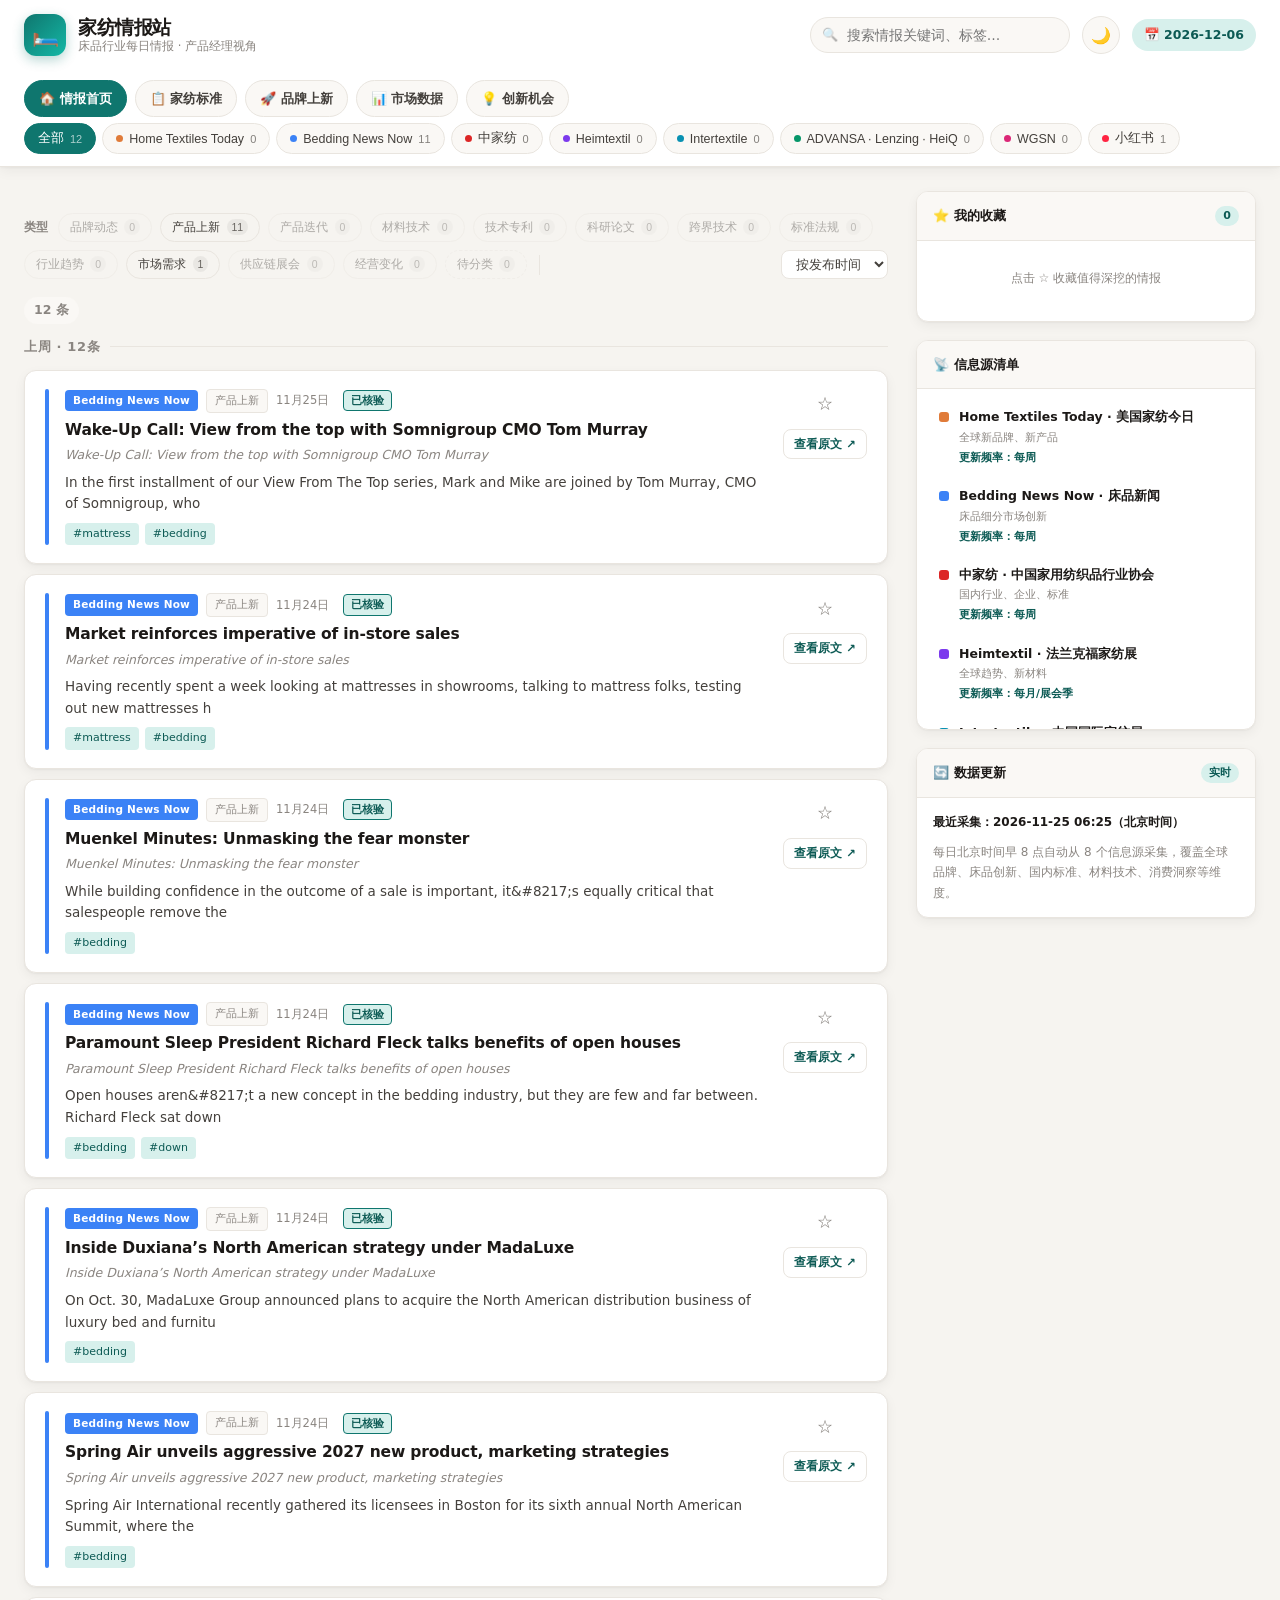
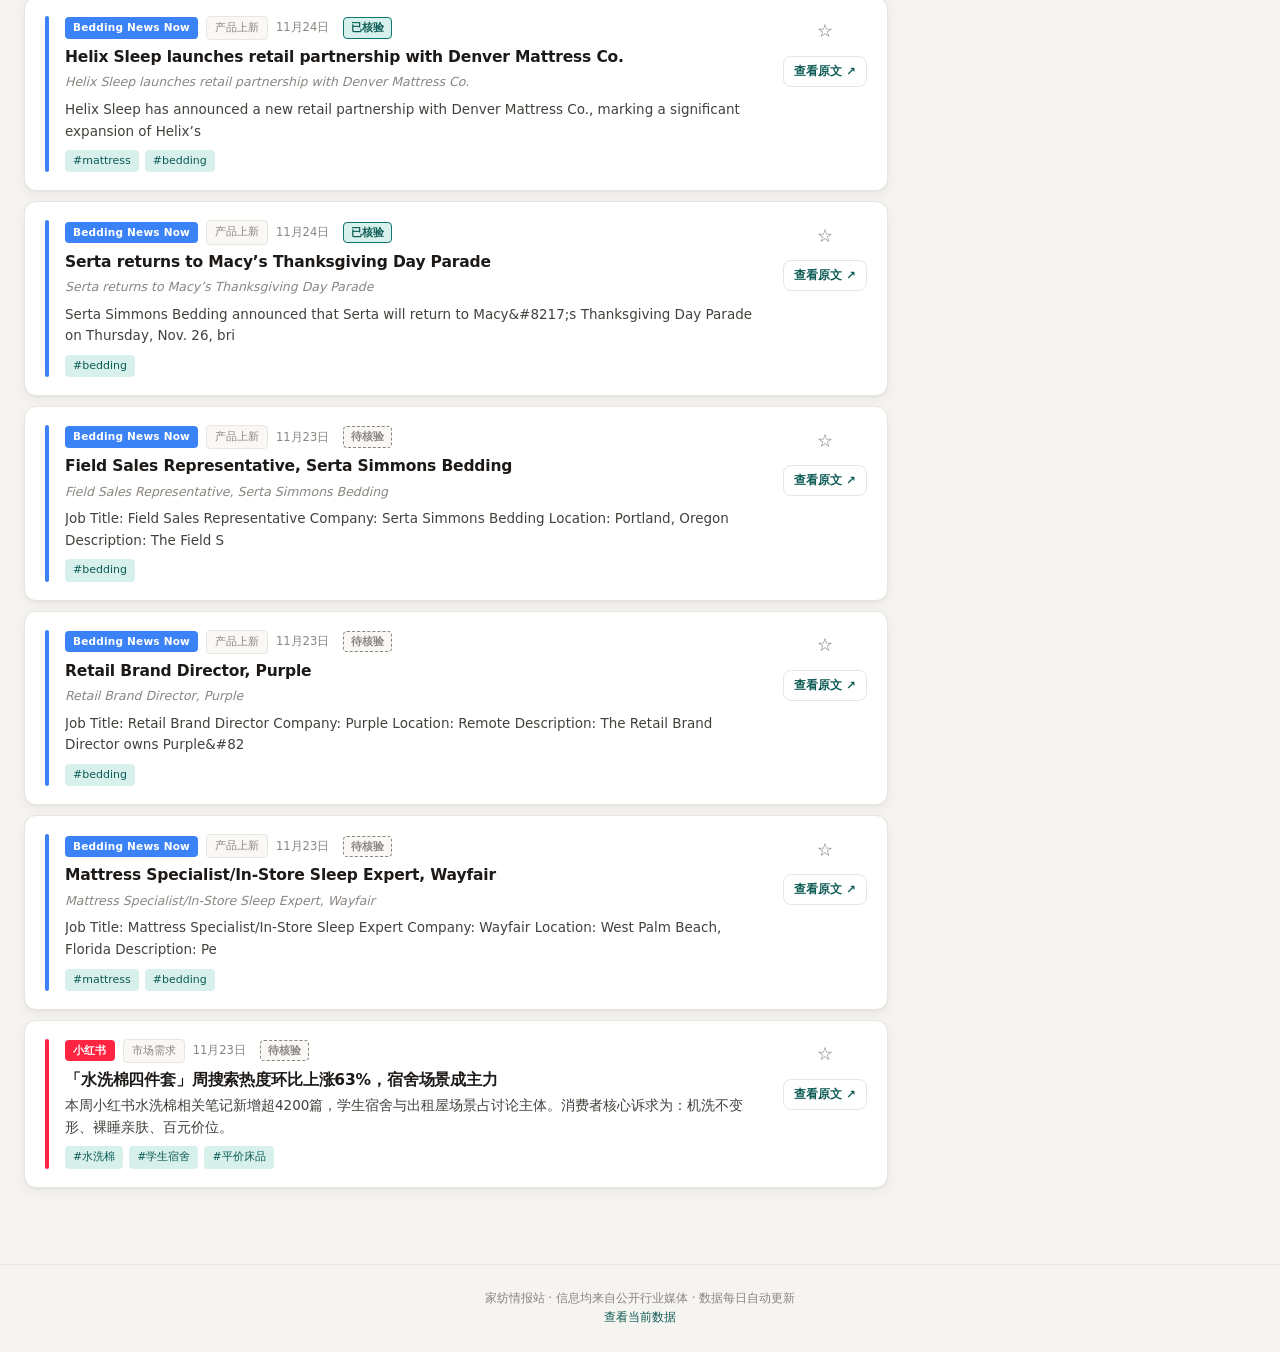
==== commit d7dea85a: "Add files via upload" ====
--- a/index.html
+++ b/index.html
@@ -1,84 +1,87 @@
-<!DOCTYPE html>
-<html lang="zh-CN" data-theme="light">
-<head>
-  <meta charset="UTF-8">
-  <meta name="viewport" content="width=device-width, initial-scale=1.0">
-  <title>家纺情报站 · 床品行业每日速览</title>
-  <meta name="description" content="产品经理的家纺行业情报面板：行业资讯、家纺标准、品牌上新、市场数据、创新机会一站式追踪">
-  <link rel="stylesheet" href="css/style.css">
-  <link rel="icon" href="data:image/svg+xml,<svg xmlns='http://www.w3.org/2000/svg' viewBox='0 0 100 100'><text y='.9em' font-size='90'>🛏️</text></svg>">
-</head>
-<body>
-
-  <header class="topbar">
-    <div class="wrap topbar-inner">
-      <div class="brand">
-        <div class="brand-mark">🛏️</div>
-        <div>
-          <h1>家纺情报站</h1>
-          <p class="brand-sub">床品行业每日情报 · 产品经理视角</p>
-        </div>
-      </div>
-      <div class="topbar-actions">
-        <div class="search">
-          <input id="searchInput" type="search" placeholder="搜索情报关键词、标签…" autocomplete="off">
-        </div>
-        <button id="themeToggle" class="icon-btn" title="切换深色/浅色">🌙</button>
-        <span class="today-badge" id="todayBadge">📅 --</span>
-      </div>
-    </div>
-    <nav class="page-nav wrap" aria-label="模块导航">
-      <a class="page-link" href="index.html">🏠 情报首页</a>
-      <a class="page-link" href="standards.html">📋 家纺标准</a>
-      <a class="page-link" href="brands.html">🚀 品牌上新</a>
-      <a class="page-link" href="market.html">📊 市场数据</a>
-      <a class="page-link" href="insights.html">💡 创新机会</a>
-    </nav>
-    <nav class="source-nav wrap" id="sourceNav" aria-label="信息源筛选"></nav>
-  </header>
-
-  <main class="wrap layout">
-    <div class="content">
-      <div id="demoBanner"></div>
-      <section class="digest" id="digest" aria-label="今日重点"></section>
-      <div class="filter-bar" id="filterBar" aria-label="分类筛选"></div>
-      <section class="feed" id="feed" aria-label="情报列表"></section>
-    </div>
-
-    <aside class="sidebar">
-      <section class="panel" id="bookmarksPanel">
-        <div class="panel-head">⭐ 我的收藏 <span class="count-pill">0</span></div>
-        <div class="panel-body"></div>
-      </section>
-
-      <section class="panel" id="sourcesPanel">
-        <div class="panel-head">📡 信息源清单</div>
-        <div class="panel-body"></div>
-      </section>
-
-      <section class="panel">
-        <div class="panel-head">🔄 数据更新 <span class="count-pill" id="dataStatus">--</span></div>
-        <div class="panel-body" style="padding:14px 16px">
-          <p style="font-size:12px;color:var(--muted);line-height:1.7;margin-bottom:10px">
-            <span id="lastUpdated" style="color:var(--ink);font-weight:600">--</span>
-          </p>
-          <p style="font-size:12px;color:var(--muted);line-height:1.7">
-            每日北京时间早 8 点自动从 8 个信息源采集，覆盖全球品牌、床品创新、国内标准、材料技术、消费洞察等维度。
-          </p>
-        </div>
-      </section>
-    </aside>
-  </main>
-
-  <footer>
-    <div class="wrap">
-      家纺情报站 · 信息均来自公开行业媒体 · 数据每日自动更新<br>
-      <a href="data/news.json">查看当前数据</a>
-    </div>
-  </footer>
-
-  <script src="js/common.js"></script>
-  <script src="js/data.js"></script>
-  <script src="js/app.js"></script>
-</body>
+<!DOCTYPE html>
+<html lang="zh-CN" data-theme="light">
+<head>
+  <meta charset="UTF-8">
+  <meta name="viewport" content="width=device-width, initial-scale=1.0">
+  <title>家纺情报站 · 床品行业每日速览</title>
+  <meta name="description" content="产品经理的家纺行业情报面板：行业资讯、家纺标准、品牌上新、市场数据、创新机会一站式追踪">
+  <link rel="stylesheet" href="css/style.css">
+  <link rel="icon" href="data:image/svg+xml,<svg xmlns='http://www.w3.org/2000/svg' viewBox='0 0 100 100'><text y='.9em' font-size='90'>🛏️</text></svg>">
+</head>
+<body>
+
+  <header class="topbar">
+    <div class="wrap topbar-inner">
+      <div class="brand">
+        <div class="brand-mark">🛏️</div>
+        <div>
+          <h1>家纺情报站</h1>
+          <p class="brand-sub">床品行业每日情报 · 产品经理视角</p>
+        </div>
+      </div>
+      <div class="topbar-actions">
+        <div class="search">
+          <input id="searchInput" type="search" placeholder="搜索情报关键词、标签…" autocomplete="off">
+        </div>
+        <button id="themeToggle" class="icon-btn" title="切换深色/浅色">🌙</button>
+        <span class="today-badge" id="todayBadge">📅 --</span>
+      </div>
+    </div>
+    <nav class="page-nav wrap" aria-label="模块导航">
+      <a class="page-link" href="index.html">🏠 情报首页</a>
+      <a class="page-link" href="standards.html">📋 家纺标准</a>
+      <a class="page-link" href="brands.html">🚀 品牌上新</a>
+      <a class="page-link" href="market.html">📊 市场数据</a>
+      <a class="page-link" href="insights.html">💡 创新机会</a>
+    </nav>
+    <nav class="source-nav wrap" id="sourceNav" aria-label="信息源筛选"></nav>
+  </header>
+
+  <main class="wrap layout">
+    <div class="content">
+      <div id="demoBanner"></div>
+      <section class="digest" id="digest" aria-label="今日重点"></section>
+      <div class="filter-bar" id="filterBar" aria-label="分类筛选"></div>
+      <div class="active-conds" id="activeConds" aria-label="已选条件"></div>
+      <div class="feed-head"><span id="feedCount" class="feed-count">0 条</span></div>
+      <section class="feed" id="feed" aria-label="情报列表"></section>
+    </div>
+
+    <aside class="sidebar">
+      <section class="panel" id="bookmarksPanel">
+        <div class="panel-head">⭐ 我的收藏 <span class="count-pill">0</span></div>
+        <div class="panel-body"></div>
+      </section>
+
+      <section class="panel" id="sourcesPanel">
+        <div class="panel-head">📡 信息源清单</div>
+        <div class="panel-body"></div>
+      </section>
+
+      <section class="panel">
+        <div class="panel-head">🔄 数据更新 <span class="count-pill" id="dataStatus">--</span></div>
+        <div class="panel-body" style="padding:14px 16px">
+          <p style="font-size:12px;color:var(--muted);line-height:1.7;margin-bottom:10px">
+            <span id="lastUpdated" style="color:var(--ink);font-weight:600">--</span>
+          </p>
+          <p style="font-size:12px;color:var(--muted);line-height:1.7">
+            每日北京时间早 8 点自动从 8 个信息源采集，覆盖全球品牌、床品创新、国内标准、材料技术、消费洞察等维度。
+          </p>
+        </div>
+      </section>
+    </aside>
+  </main>
+
+  <footer>
+    <div class="wrap">
+      家纺情报站 · 信息均来自公开行业媒体 · 数据每日自动更新<br>
+      <a href="data/news.json">查看当前数据</a>
+    </div>
+  </footer>
+
+  <script src="js/common.js"></script>
+  <script src="js/taxonomy.js"></script>
+  <script src="js/data.js"></script>
+  <script src="js/app.js"></script>
+</body>
 </html>
--- a/css/style.css
+++ b/css/style.css
@@ -777,4 +777,45 @@
 .change-item .ci-icon { font-size: 16px; margin-top: 2px; }
 .change-item .ci-text { font-size: 12px; color: var(--ink-2); line-height: 1.55; }
 .change-item .ci-text b { color: var(--ink); }
-.change-item .ci-date { font-size: 10.5px; color: var(--accent-ink); font-weight: 600; margin-top: 2px; }+.change-item .ci-date { font-size: 10.5px; color: var(--accent-ink); font-weight: 600; margin-top: 2px; }
+/* ============================================================
+   V2.1 新增样式：已选条件、分面计数、排序选择、待分类
+   ============================================================ */
+.active-conds {
+  display: flex; flex-wrap: wrap; gap: 6px; margin-bottom: 14px;
+}
+.active-conds:empty { display: none; }
+.cond-chip {
+  padding: 4px 10px; border-radius: 999px; border: 1px solid var(--accent);
+  background: var(--accent-soft, rgba(23,107,96,.08)); color: var(--accent-ink);
+  font-size: 12px; cursor: pointer; font-family: var(--font);
+  transition: all .15s;
+}
+.cond-chip:hover { background: var(--accent); color: #fff; }
+
+.filter-chip .fc-count {
+  display: inline-block; margin-left: 3px; padding: 0 5px;
+  border-radius: 999px; background: rgba(0,0,0,.06);
+  font-size: 10.5px; line-height: 16px; color: inherit; opacity: .8;
+}
+html[data-theme="dark"] .filter-chip .fc-count { background: rgba(255,255,255,.12); }
+.filter-chip.active .fc-count { background: rgba(255,255,255,.25); color: #fff; }
+.filter-chip.filter-unc { border-style: dashed; }
+
+.feed-head {
+  display: flex; align-items: center; justify-content: space-between;
+  margin-bottom: 12px;
+}
+.feed-count {
+  font-size: 12.5px; font-weight: 700; color: var(--muted);
+  padding: 3px 10px; border-radius: 999px; background: var(--surface-2);
+}
+
+.sort-select {
+  margin-left: auto;
+  padding: 5px 10px; border-radius: 8px;
+  border: 1px solid var(--line); background: var(--surface);
+  color: var(--ink-2); font-size: 12.5px; font-family: var(--font);
+  cursor: pointer;
+}
+.sort-select:focus-visible { outline: 2px solid var(--accent); outline-offset: 1px; }
